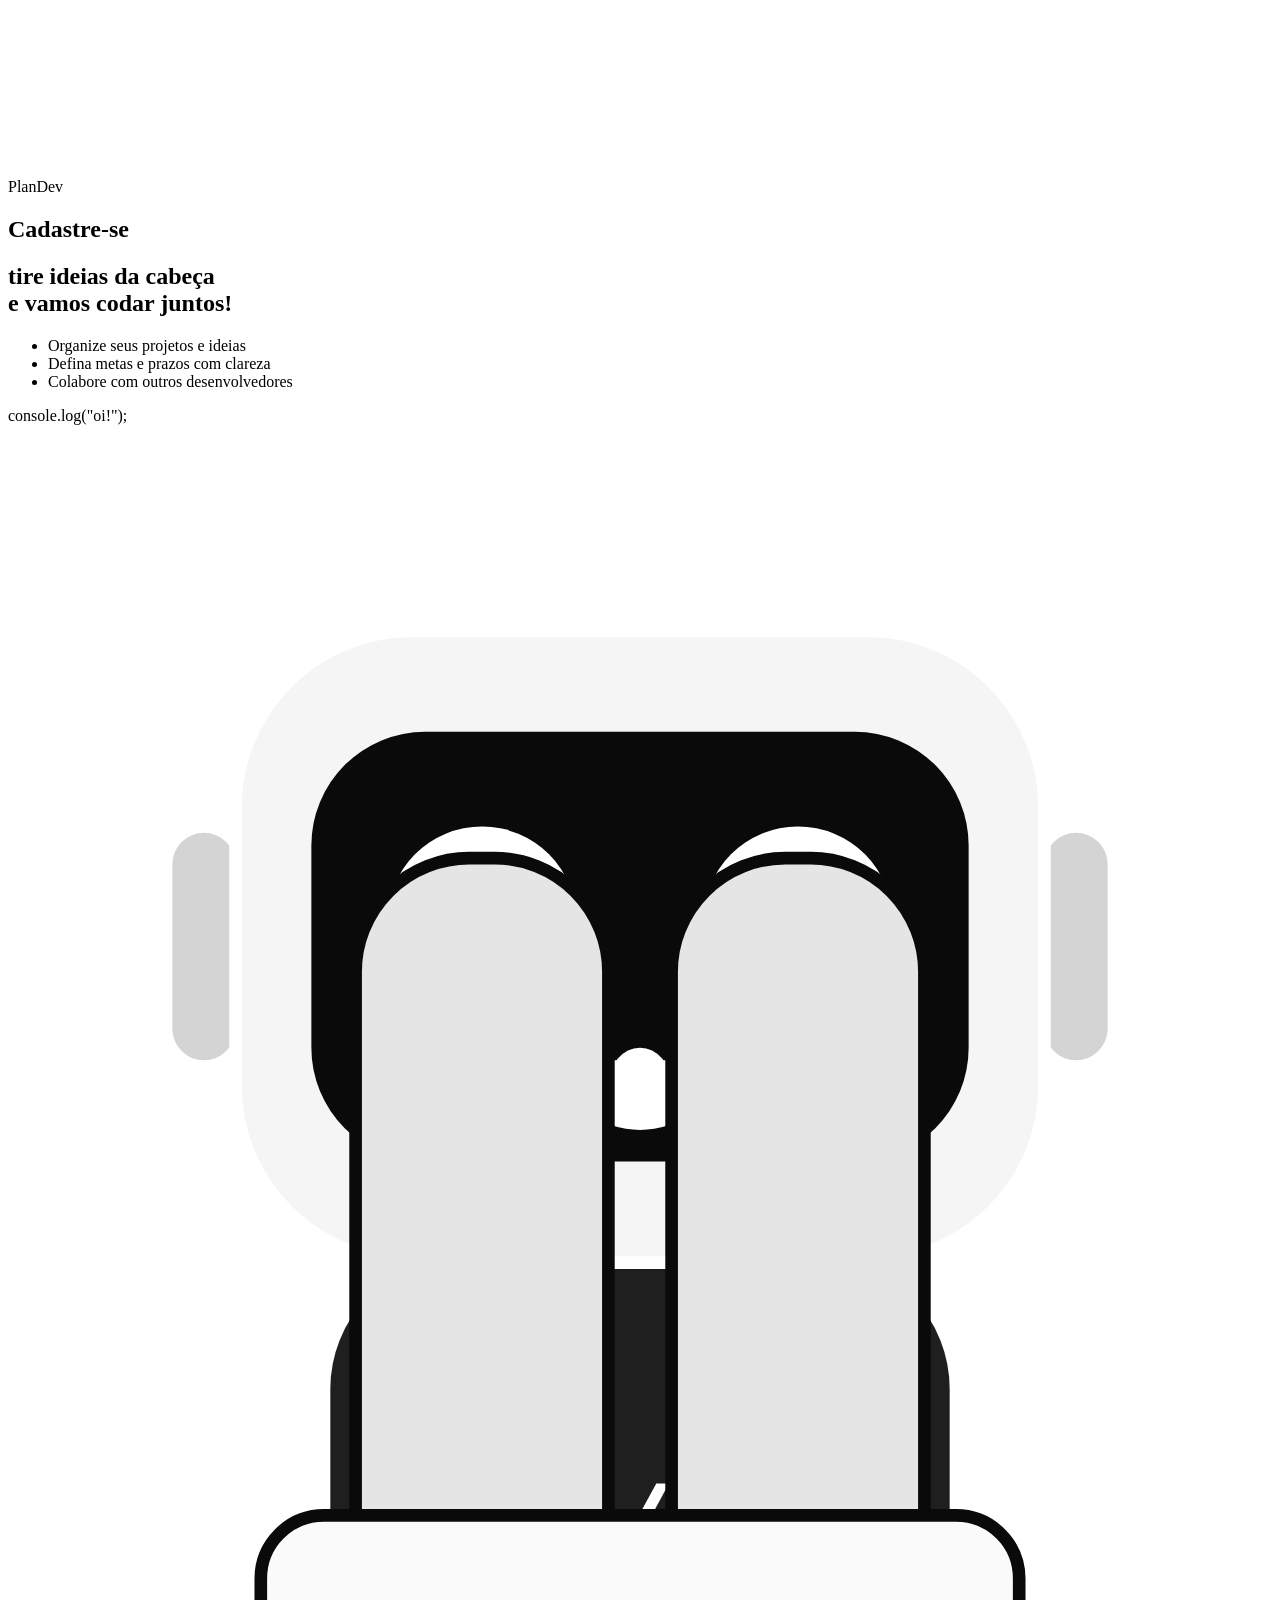
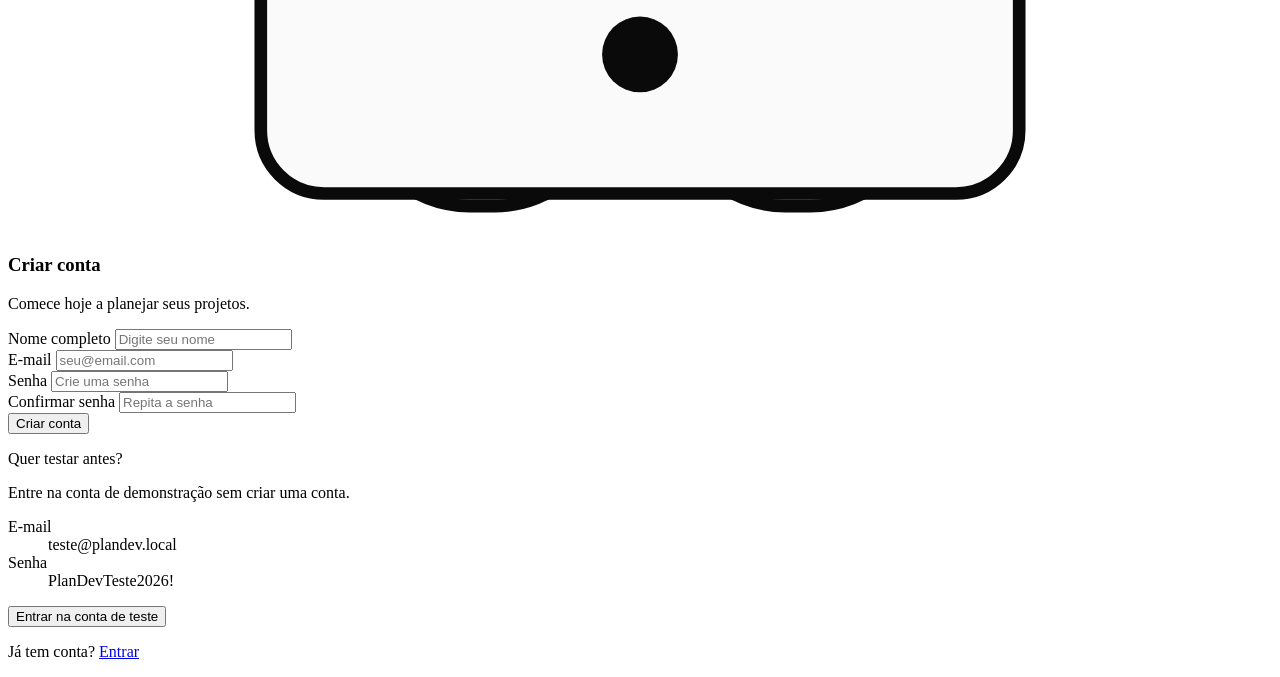
==== cadastro.html @ d54aa9fb "Add files via upload" ====
<!DOCTYPE html>
<html lang="pt-BR">
<head>
    <meta charset="UTF-8">
    <meta name="viewport" content="width=device-width, initial-scale=1.0">
    <title>PlanDev | Cadastro</title>
    <link rel="stylesheet" href="../src/cadastro.css">
</head>
<body>
    <canvas id="bg-code" aria-hidden="true"></canvas>

    <main class="cadastro-page">
        <section class="cadastro-intro">
            <p class="eyebrow">PlanDev</p>
            <h1>Cadastre-se</h1>
            <h2>tire ideias da cabeça<br>e vamos codar juntos!</h2>

            <ul class="beneficios">
                <li>Organize seus projetos e ideias</li>
                <li>Defina metas e prazos com clareza</li>
                <li>Colabore com outros desenvolvedores</li>
            </ul>

            <div class="dev-bot" aria-hidden="true">
                <p class="dev-bubble" id="bot-bubble">console.log("oi!");</p>
                <svg viewBox="0 0 200 220" xmlns="http://www.w3.org/2000/svg">
                    <line x1="100" y1="16" x2="100" y2="32" stroke="#fff" stroke-width="3" stroke-linecap="round"/>
                    <circle class="ant" cx="100" cy="11" r="6" fill="#fff"/>
                    <rect x="50" y="128" width="100" height="80" rx="22" fill="#1f1f1f" stroke="#fff" stroke-width="2"/>
                    <text x="100" y="178" text-anchor="middle" fill="#fff" font-family="Courier New, monospace" font-size="18" font-weight="700">&lt;/&gt;</text>
                    <g id="bot-head">
                        <rect x="26" y="62" width="10" height="36" rx="5" fill="#d4d4d4"/>
                        <rect x="164" y="62" width="10" height="36" rx="5" fill="#d4d4d4"/>
                        <rect x="36" y="30" width="128" height="100" rx="28" fill="#f5f5f5" stroke="#fff" stroke-width="2"/>
                        <rect x="48" y="46" width="104" height="68" rx="18" fill="#0a0a0a"/>
                        <g class="eye-grp"><circle class="eye" cx="75" cy="76" r="15" fill="#fff"/><circle class="pupil" cx="75" cy="76" r="7" fill="#0a0a0a"/></g>
                        <g class="eye-grp"><circle class="eye" cx="125" cy="76" r="15" fill="#fff"/><circle class="pupil" cx="125" cy="76" r="7" fill="#0a0a0a"/></g>
                        <path class="m-smile" d="M84 101 Q100 111 116 101" fill="none" stroke="#fff" stroke-width="3" stroke-linecap="round"/>
                        <path class="m-happy" d="M82 98 Q100 120 118 98 Z" fill="#fff"/>
                        <ellipse class="m-o" cx="100" cy="102" rx="5" ry="6" fill="#fff"/>
                    </g>
                    <rect class="arm arm-l" x="55" y="66" width="40" height="150" rx="18" fill="#e5e5e5" stroke="#0a0a0a" stroke-width="2"/>
                    <rect class="arm arm-r" x="105" y="66" width="40" height="150" rx="18" fill="#e5e5e5" stroke="#0a0a0a" stroke-width="2"/>
                    <rect x="40" y="170" width="120" height="44" rx="10" fill="#fafafa" stroke="#0a0a0a" stroke-width="2"/>
                    <circle cx="100" cy="192" r="6" fill="#0a0a0a"/>
                </svg>
            </div>
        </section>

        <section class="cadastro-card">
            <div class="card-header">
                <h3>Criar conta</h3>
                <p>Comece hoje a planejar seus projetos.</p>
            </div>

            <form class="cadastro-form" id="cadastro-form">
                <div class="campo">
                    <label for="nome">Nome completo</label>
                    <input id="nome" name="nome" type="text" placeholder="Digite seu nome" required>
                </div>

                <div class="campo">
                    <label for="email">E-mail</label>
                    <input id="email" name="email" type="email" placeholder="seu@email.com" required>
                </div>

                <div class="campo">
                    <label for="senha">Senha</label>
                    <input id="senha" name="senha" type="password" placeholder="Crie uma senha" required>
                </div>

                <div class="campo">
                    <label for="confirmar-senha">Confirmar senha</label>
                    <input id="confirmar-senha" name="confirmar-senha" type="password" placeholder="Repita a senha" required>
                </div>

                <button type="submit">Criar conta</button>
            </form>

            <aside class="demo-account" aria-label="Acesso de demonstração">
                <p class="demo-title">Quer testar antes?</p>
                <p>Entre na conta de demonstração sem criar uma conta.</p>
                <dl>
                    <div><dt>E-mail</dt><dd>teste@plandev.local</dd></div>
                    <div><dt>Senha</dt><dd>PlanDevTeste2026!</dd></div>
                </dl>
                <button class="demo-button" id="demo-login-button" type="button">
                    Entrar na conta de teste
                </button>
            </aside>

            <p class="login-link">Já tem conta? <a href="login.html">Entrar</a></p>
        </section>
    </main>

    <script src="../src/cadastro.js"></script>
    <script src="../src/bot.js"></script>
    <script src="../src/auth.js"></script>
</body>
</html>
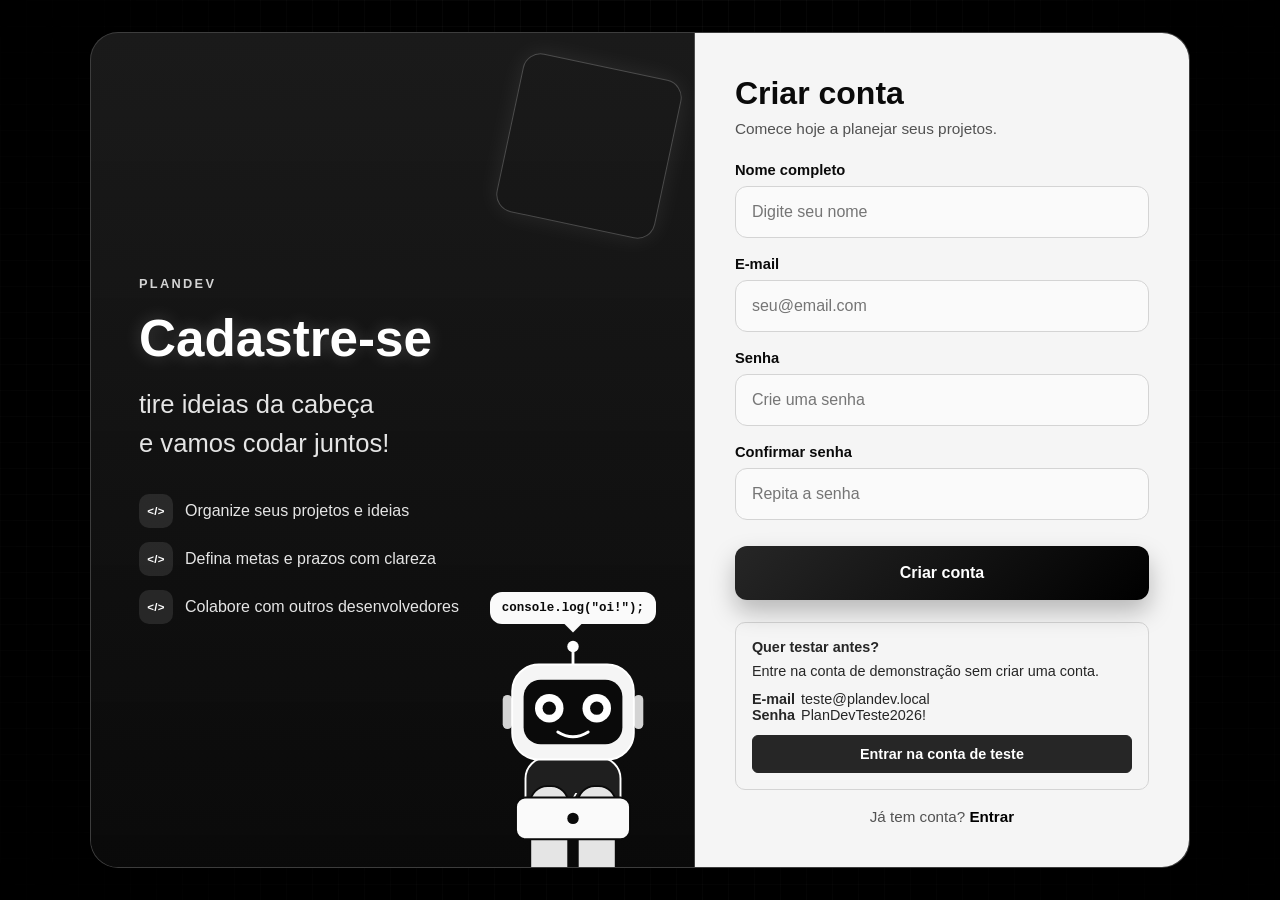
==== commit 63ffab92: "Add files via upload" ====
--- a/cadastro.html
+++ b/cadastro.html
@@ -4,7 +4,7 @@
     <meta charset="UTF-8">
     <meta name="viewport" content="width=device-width, initial-scale=1.0">
     <title>PlanDev | Cadastro</title>
-    <link rel="stylesheet" href="../src/cadastro.css">
+    <link rel="stylesheet" href="../src/cadastro.css" onerror="this.onerror=null;this.href='./cadastro.css'">
 </head>
 <body>
     <canvas id="bg-code" aria-hidden="true"></canvas>
@@ -93,8 +93,8 @@
         </section>
     </main>
 
-    <script src="../src/cadastro.js"></script>
-    <script src="../src/bot.js"></script>
-    <script src="../src/auth.js"></script>
+    <script src="../src/cadastro.js" onerror="this.onerror=null;this.src='./cadastro.js'"></script>
+    <script src="../src/bot.js" onerror="this.onerror=null;this.src='./bot.js'"></script>
+    <script src="../src/auth.js" onerror="this.onerror=null;this.src='./auth.js'"></script>
 </body>
 </html>
--- a/cadastro.css
+++ b/cadastro.css
@@ -0,0 +1,511 @@
+:root {
+  --bg-dark: #000000;
+  --bg-mid: #0a0a0a;
+  --bg-soft: #111111;
+  --panel: rgba(10, 10, 10, 0.78);
+  --panel-light: #fafafa;
+  --primary: #ffffff;
+  --primary-dark: #171717;
+  --secondary: #d4d4d4;
+  --accent: #e5e5e5;
+  --text: #e5e5e5;
+  --text-dark: #0a0a0a;
+  --muted: #a3a3a3;
+  --border: rgba(255, 255, 255, 0.22);
+  --shadow: 0 20px 50px rgba(0, 0, 0, 0.7);
+}
+
+* {
+  box-sizing: border-box;
+  margin: 0;
+  padding: 0;
+}
+
+body {
+  min-height: 100vh;
+  font-family: "Segoe UI", Tahoma, Geneva, Verdana, sans-serif;
+  background: #000;
+  color: var(--text);
+  display: flex;
+  align-items: center;
+  justify-content: center;
+  padding: 32px 20px;
+  position: relative;
+  overflow: hidden;
+}
+
+/* Canvas do fundo animado (script.js) */
+#bg-code {
+  position: fixed;
+  inset: 0;
+  width: 100%;
+  height: 100%;
+  z-index: 0;
+  display: block;
+}
+
+body::before {
+  content: "";
+  position: fixed;
+  inset: 0;
+  z-index: 1;
+  background-image:
+    linear-gradient(rgba(255, 255, 255, 0.04) 1px, transparent 1px),
+    linear-gradient(90deg, rgba(255, 255, 255, 0.04) 1px, transparent 1px);
+  background-size: 26px 26px;
+  mask-image: radial-gradient(circle at center, black 45%, transparent 100%);
+  animation: gridMove 18s linear infinite;
+  pointer-events: none;
+}
+
+body::after {
+  content: "";
+  position: fixed;
+  z-index: 1;
+  width: 460px;
+  height: 460px;
+  border-radius: 50%;
+  background: radial-gradient(circle, rgba(255, 255, 255, 0.12), rgba(255, 255, 255, 0) 70%);
+  filter: blur(25px);
+  top: 8%;
+  right: 10%;
+  animation: pulseGlow 6s ease-in-out infinite;
+  pointer-events: none;
+}
+
+img {
+  max-width: 100%;
+  display: block;
+}
+
+button,
+input {
+  font: inherit;
+}
+
+.cadastro-page {
+  width: min(1100px, 100%);
+  min-height: 680px;
+  display: grid;
+  grid-template-columns: 1.1fr 0.9fr;
+  background: rgba(10, 10, 10, 0.75);
+  border: 1px solid var(--border);
+  border-radius: 28px;
+  backdrop-filter: blur(12px);
+  box-shadow: var(--shadow);
+  overflow: hidden;
+  position: relative;
+  z-index: 2;
+  animation: cardFloat 7s ease-in-out infinite;
+}
+
+.cadastro-page::before {
+  content: "";
+  position: absolute;
+  inset: 0;
+  background: linear-gradient(120deg, transparent 0%, rgba(255, 255, 255, 0.06) 50%, transparent 100%);
+  transform: translateX(-100%);
+  animation: sweep 6s ease-in-out infinite;
+  pointer-events: none;
+}
+
+.cadastro-intro {
+  background: linear-gradient(180deg, rgba(255, 255, 255, 0.08), rgba(10, 10, 10, 0.96));
+  padding: 64px 48px;
+  display: flex;
+  flex-direction: column;
+  justify-content: center;
+  border-right: 1px solid var(--border);
+  position: relative;
+}
+
+.cadastro-intro::after {
+  content: "";
+  position: absolute;
+  width: 160px;
+  height: 160px;
+  right: 24px;
+  top: 32px;
+  border: 1px solid rgba(255, 255, 255, 0.22);
+  border-radius: 18px;
+  box-shadow: 0 0 25px rgba(255, 255, 255, 0.08);
+  transform: rotate(12deg);
+  animation: rotateFrame 12s linear infinite;
+}
+
+.eyebrow {
+  font-size: 0.8rem;
+  letter-spacing: 0.18em;
+  text-transform: uppercase;
+  color: #d4d4d4;
+  margin-bottom: 20px;
+  font-weight: 700;
+}
+
+.cadastro-intro h1 {
+  font-size: clamp(2.5rem, 4vw, 4rem);
+  line-height: 1.1;
+  margin-bottom: 18px;
+  color: #ffffff;
+  text-shadow: 0 0 18px rgba(255, 255, 255, 0.2);
+}
+
+.cadastro-intro h2 {
+  font-size: clamp(1.2rem, 2vw, 1.85rem);
+  line-height: 1.5;
+  color: #e5e5e5;
+  margin-bottom: 32px;
+  font-weight: 500;
+}
+
+.beneficios {
+  list-style: none;
+  display: grid;
+  gap: 14px;
+}
+
+.beneficios li {
+  display: flex;
+  align-items: center;
+  gap: 12px;
+  color: #e5e5e5;
+  font-size: 1rem;
+}
+
+.beneficios li::before {
+  content: "</>";
+  width: 34px;
+  height: 34px;
+  display: inline-flex;
+  align-items: center;
+  justify-content: center;
+  border-radius: 10px;
+  background: rgba(255, 255, 255, 0.1);
+  color: #ffffff;
+  font-size: 0.72rem;
+  font-weight: 700;
+  letter-spacing: 0.02em;
+}
+
+.cadastro-card {
+  background: rgba(250, 250, 250, 0.98);
+  color: var(--text-dark);
+  padding: 42px 40px;
+  display: flex;
+  flex-direction: column;
+  justify-content: center;
+}
+
+.card-header {
+  margin-bottom: 24px;
+}
+
+.card-header h3 {
+  font-size: 2rem;
+  color: #0a0a0a;
+  margin-bottom: 8px;
+  font-weight: 800;
+}
+
+.card-header p {
+  font-size: 0.96rem;
+  color: #525252;
+}
+
+.cadastro-form {
+  display: grid;
+  gap: 18px;
+}
+
+.campo {
+  display: grid;
+  gap: 8px;
+}
+
+.campo label {
+  font-size: 0.92rem;
+  font-weight: 700;
+  color: var(--text-dark);
+}
+
+.campo input {
+  width: 100%;
+  height: 52px;
+  border: 1px solid #d4d4d4;
+  border-radius: 12px;
+  padding: 0 16px;
+  font-size: 1rem;
+  background: #fafafa;
+  transition: all 0.2s ease;
+  color: var(--text-dark);
+}
+
+.campo input:focus {
+  outline: none;
+  border-color: #000;
+  box-shadow: 0 0 0 4px rgba(0, 0, 0, 0.1);
+  background: #ffffff;
+}
+
+.cadastro-form button {
+  margin-top: 8px;
+  border: none;
+  border-radius: 12px;
+  height: 54px;
+  background: linear-gradient(135deg, #262626 0%, #000000 100%);
+  color: #ffffff;
+  font-size: 1rem;
+  font-weight: 800;
+  cursor: pointer;
+  transition: transform 0.2s ease, box-shadow 0.2s ease;
+  box-shadow: 0 12px 24px rgba(0, 0, 0, 0.25);
+  position: relative;
+  overflow: hidden;
+}
+
+.cadastro-form button::before {
+  content: "";
+  position: absolute;
+  inset: 0;
+  background: linear-gradient(120deg, transparent 0%, rgba(255, 255, 255, 0.28) 50%, transparent 100%);
+  transform: translateX(-100%);
+  animation: shine 3s ease-in-out infinite;
+}
+
+.cadastro-form button:hover {
+  transform: translateY(-2px) scale(1.01);
+  box-shadow: 0 0 20px rgba(0, 0, 0, 0.45);
+}
+
+@keyframes gridMove {
+  0% { transform: translateY(0); }
+  100% { transform: translateY(26px); }
+}
+
+@keyframes pulseGlow {
+  0%, 100% { transform: scale(1); opacity: 0.8; }
+  50% { transform: scale(1.15); opacity: 1; }
+}
+
+@keyframes sweep {
+  0% { transform: translateX(-120%); }
+  45%, 100% { transform: translateX(120%); }
+}
+
+@keyframes cardFloat {
+  0%, 100% { transform: translateY(0px); }
+  50% { transform: translateY(-4px); }
+}
+
+@keyframes rotateFrame {
+  0% { transform: rotate(12deg) scale(1); }
+  50% { transform: rotate(25deg) scale(1.05); }
+  100% { transform: rotate(12deg) scale(1); }
+}
+
+@keyframes shine {
+  0% { transform: translateX(-120%); }
+  55%, 100% { transform: translateX(120%); }
+}
+
+.login-link {
+  margin-top: 18px;
+  text-align: center;
+  color: #525252;
+  font-size: 0.95rem;
+}
+
+.login-link a {
+  color: #000;
+  text-decoration: none;
+  font-weight: 700;
+}
+
+.login-link a:hover {
+  text-decoration: underline;
+}
+
+.login-page {
+  min-height: 620px;
+}
+
+.login-intro {
+  background: linear-gradient(180deg, rgba(255, 255, 255, 0.07), rgba(10, 10, 10, 0.96));
+}
+
+.login-card {
+  justify-content: center;
+}
+
+.login-header {
+  margin-bottom: 22px;
+}
+
+.login-form {
+  gap: 20px;
+}
+
+.demo-account {
+  margin-top: 22px;
+  padding: 16px;
+  border: 1px solid #d4d4d4;
+  border-radius: 10px;
+  background: #f5f5f5;
+  color: #262626;
+  font-size: 0.9rem;
+}
+
+.demo-account p {
+  margin: 0 0 8px;
+}
+
+.demo-account .demo-title {
+  font-weight: 700;
+}
+
+.demo-account dl {
+  margin: 12px 0;
+}
+
+.demo-account dl div {
+  display: flex;
+  flex-wrap: wrap;
+  gap: 6px;
+}
+
+.demo-account dt {
+  font-weight: 700;
+}
+
+.demo-account dd {
+  margin: 0;
+  overflow-wrap: anywhere;
+}
+
+.demo-button {
+  width: 100%;
+  padding: 10px 12px;
+  border: 1px solid #262626;
+  border-radius: 6px;
+  background: #262626;
+  color: #fff;
+  font: inherit;
+  font-weight: 700;
+  cursor: pointer;
+}
+
+@media (max-width: 820px) {
+  .cadastro-page {
+    grid-template-columns: 1fr;
+  }
+
+  .cadastro-intro,
+  .cadastro-card {
+    padding: 32px 24px;
+  }
+
+  .cadastro-intro h1 {
+    font-size: 2.4rem;
+  }
+}
+
+@media (prefers-reduced-motion: reduce) {
+  .cadastro-page,
+  .cadastro-page::before,
+  .cadastro-intro::after,
+  body::before,
+  body::after,
+  .cadastro-form button::before {
+    animation: none;
+  }
+}
+
+/* ===== Robô programador (bot.js) ===== */
+.dev-bot {
+  position: absolute;
+  right: 26px;
+  bottom: 22px;
+  width: 190px;
+  display: flex;
+  flex-direction: column;
+  align-items: center;
+  pointer-events: none;
+  z-index: 1;
+}
+
+.dev-bot svg {
+  width: 100%;
+  height: auto;
+  overflow: visible;
+}
+
+.dev-bubble {
+  position: relative;
+  max-width: 100%;
+  margin-bottom: 12px;
+  padding: 8px 12px;
+  border-radius: 12px;
+  background: #fafafa;
+  color: #0a0a0a;
+  font: 700 0.78rem/1.3 "Courier New", monospace;
+  text-align: center;
+}
+
+.dev-bubble::after {
+  content: "";
+  position: absolute;
+  left: 50%;
+  bottom: -6px;
+  width: 12px;
+  height: 12px;
+  background: #fafafa;
+  transform: translateX(-50%) rotate(45deg);
+}
+
+#bot-head {
+  transform-origin: 100px 80px;
+  transition: transform 0.15s ease-out;
+}
+
+.pupil { transition: transform 0.08s linear; }
+
+.eye-grp {
+  transform-box: fill-box;
+  transform-origin: center;
+  transition: transform 0.08s;
+}
+
+.dev-bot.blink .eye-grp { transform: scaleY(0.1); }
+
+.ant { animation: antPulse 1.4s ease-in-out infinite; }
+
+.arm {
+  transform: translateY(92px);
+  transition: transform 0.35s cubic-bezier(0.34, 1.56, 0.64, 1);
+}
+
+.dev-bot.shy .arm { transform: translateY(0); }
+.dev-bot.shy .pupil { opacity: 0; }
+
+.dev-bot.typing:not(.shy) .arm-l { animation: tap 0.24s ease-in-out infinite; }
+.dev-bot.typing:not(.shy) .arm-r { animation: tap 0.24s ease-in-out 0.12s infinite; }
+
+.m-happy, .m-o { display: none; }
+.dev-bot.happy .m-smile, .dev-bot.shy .m-smile { display: none; }
+.dev-bot.happy .m-happy { display: inline; }
+.dev-bot.shy .m-o { display: inline; }
+.dev-bot.happy svg { animation: hop 0.5s ease-in-out infinite; }
+
+@keyframes antPulse { 0%, 100% { opacity: 1; } 50% { opacity: 0.2; } }
+@keyframes tap { 0%, 100% { transform: translateY(92px); } 50% { transform: translateY(84px); } }
+@keyframes hop { 0%, 100% { transform: translateY(0); } 50% { transform: translateY(-8px); } }
+
+@media (max-width: 820px) {
+  .dev-bot { display: none; }
+}
+
+@media (prefers-reduced-motion: reduce) {
+  .ant, .dev-bot.happy svg,
+  .dev-bot.typing:not(.shy) .arm-l,
+  .dev-bot.typing:not(.shy) .arm-r { animation: none; }
+}
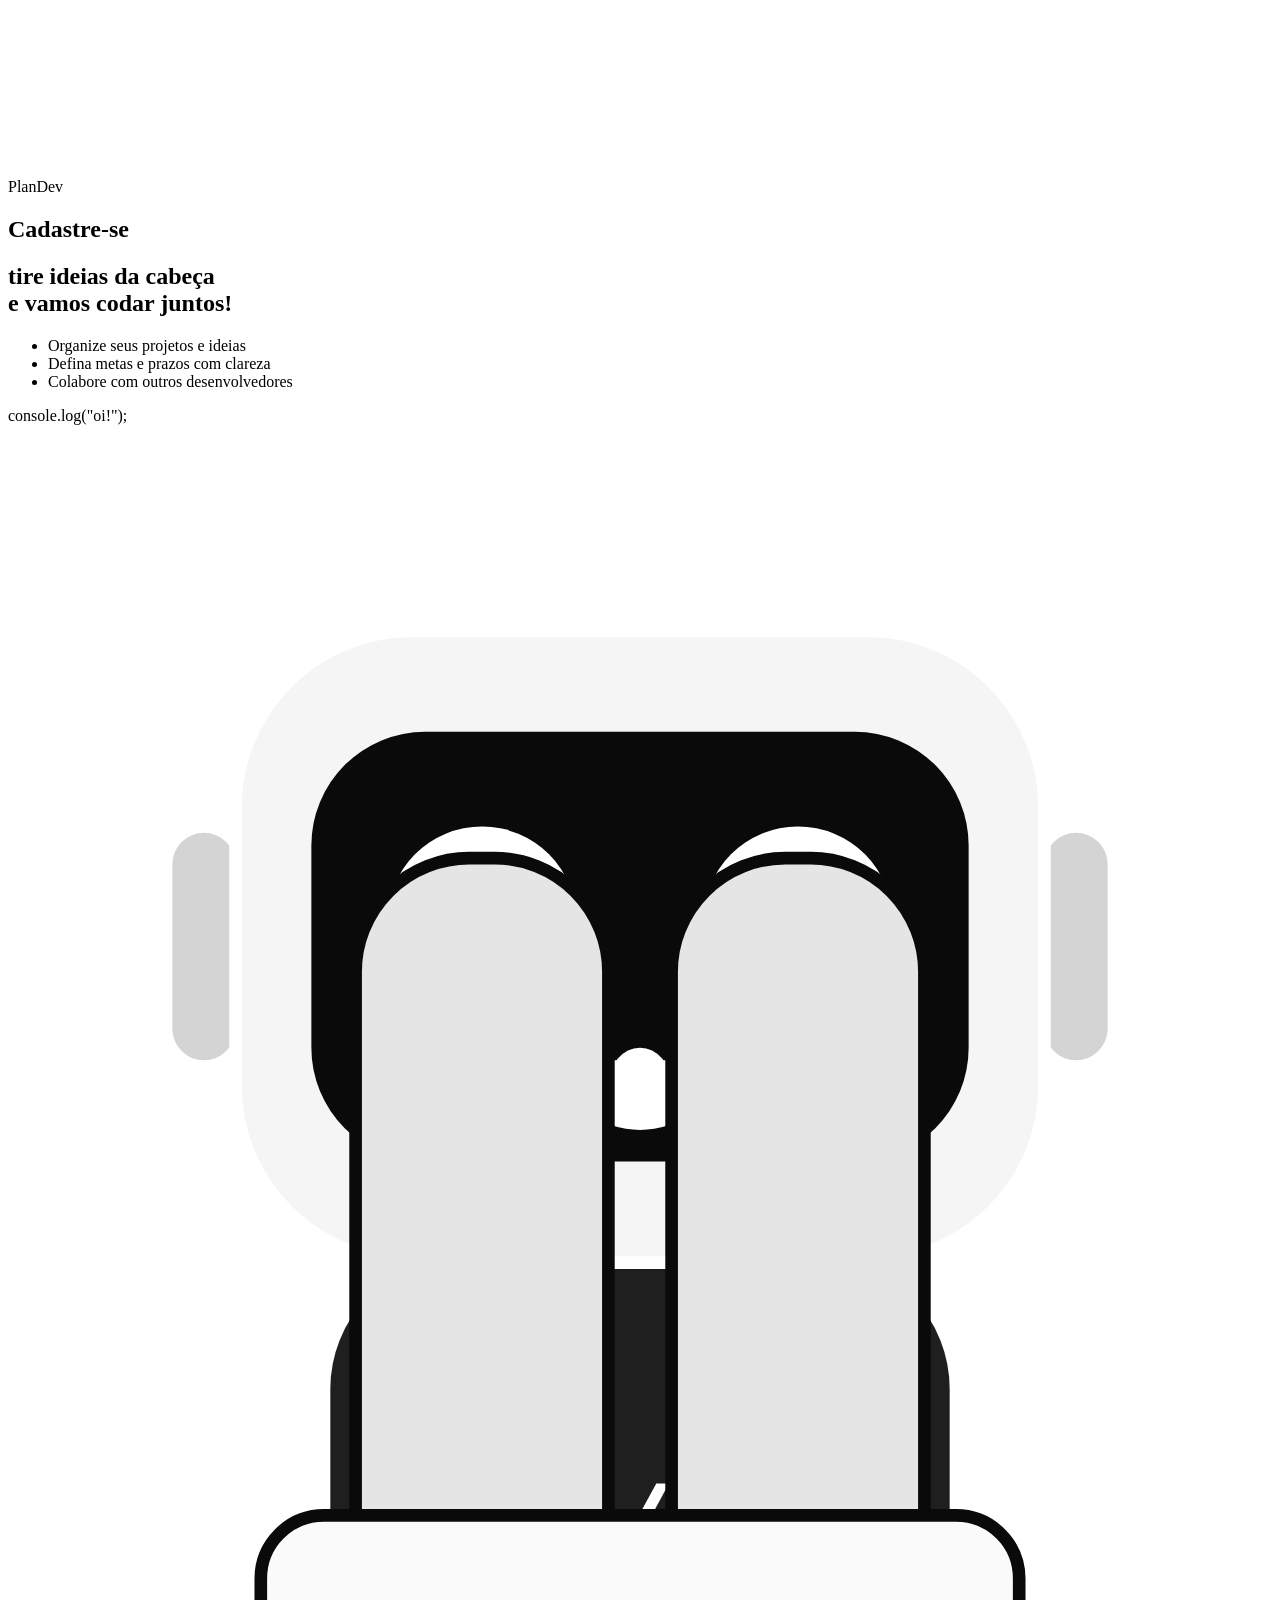
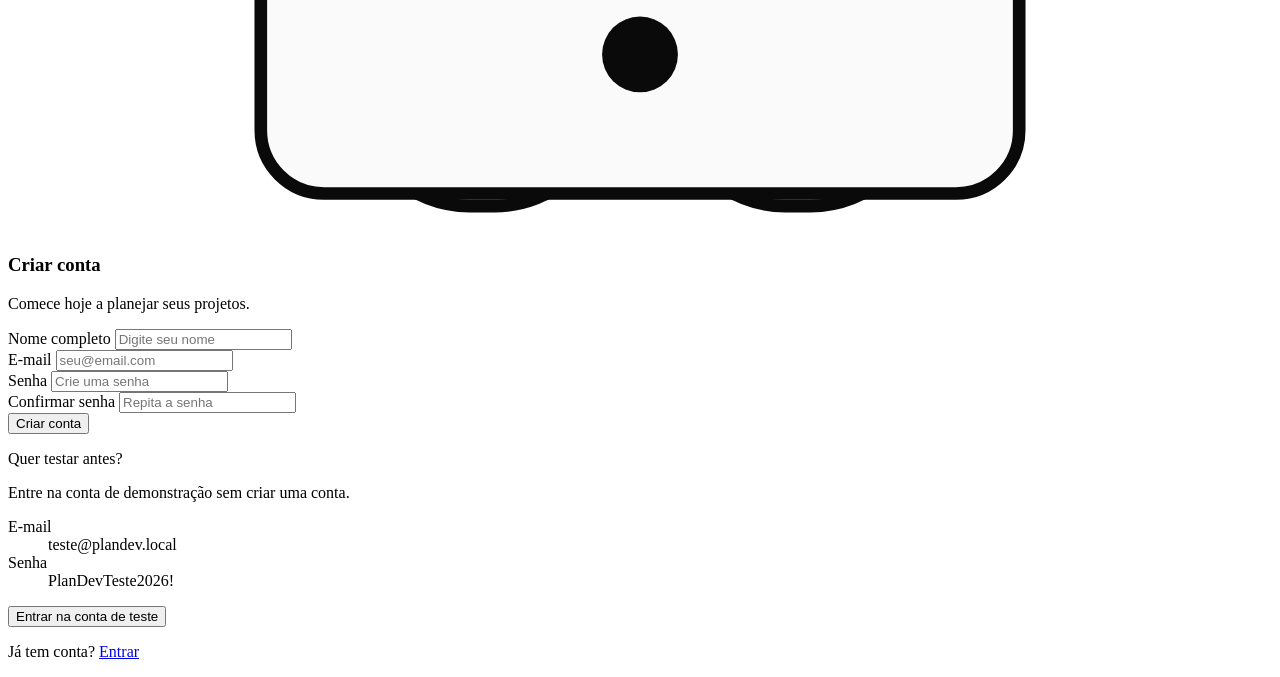
==== commit af87c533: "Add files via upload" ====
--- a/cadastro.html
+++ b/cadastro.html
@@ -4,7 +4,7 @@
     <meta charset="UTF-8">
     <meta name="viewport" content="width=device-width, initial-scale=1.0">
     <title>PlanDev | Cadastro</title>
-    <link rel="stylesheet" href="../src/cadastro.css" onerror="this.onerror=null;this.href='./cadastro.css'">
+    <link rel="stylesheet" href="../static/css/cadastro.css">
 </head>
 <body>
     <canvas id="bg-code" aria-hidden="true"></canvas>
@@ -93,8 +93,8 @@
         </section>
     </main>
 
-    <script src="../src/cadastro.js" onerror="this.onerror=null;this.src='./cadastro.js'"></script>
-    <script src="../src/bot.js" onerror="this.onerror=null;this.src='./bot.js'"></script>
-    <script src="../src/auth.js" onerror="this.onerror=null;this.src='./auth.js'"></script>
+    <script src="../static/js/cadastro.js" defer></script>
+    <script src="../static/js/bot.js" defer></script>
+    <script src="../static/js/auth.js" defer></script>
 </body>
 </html>
